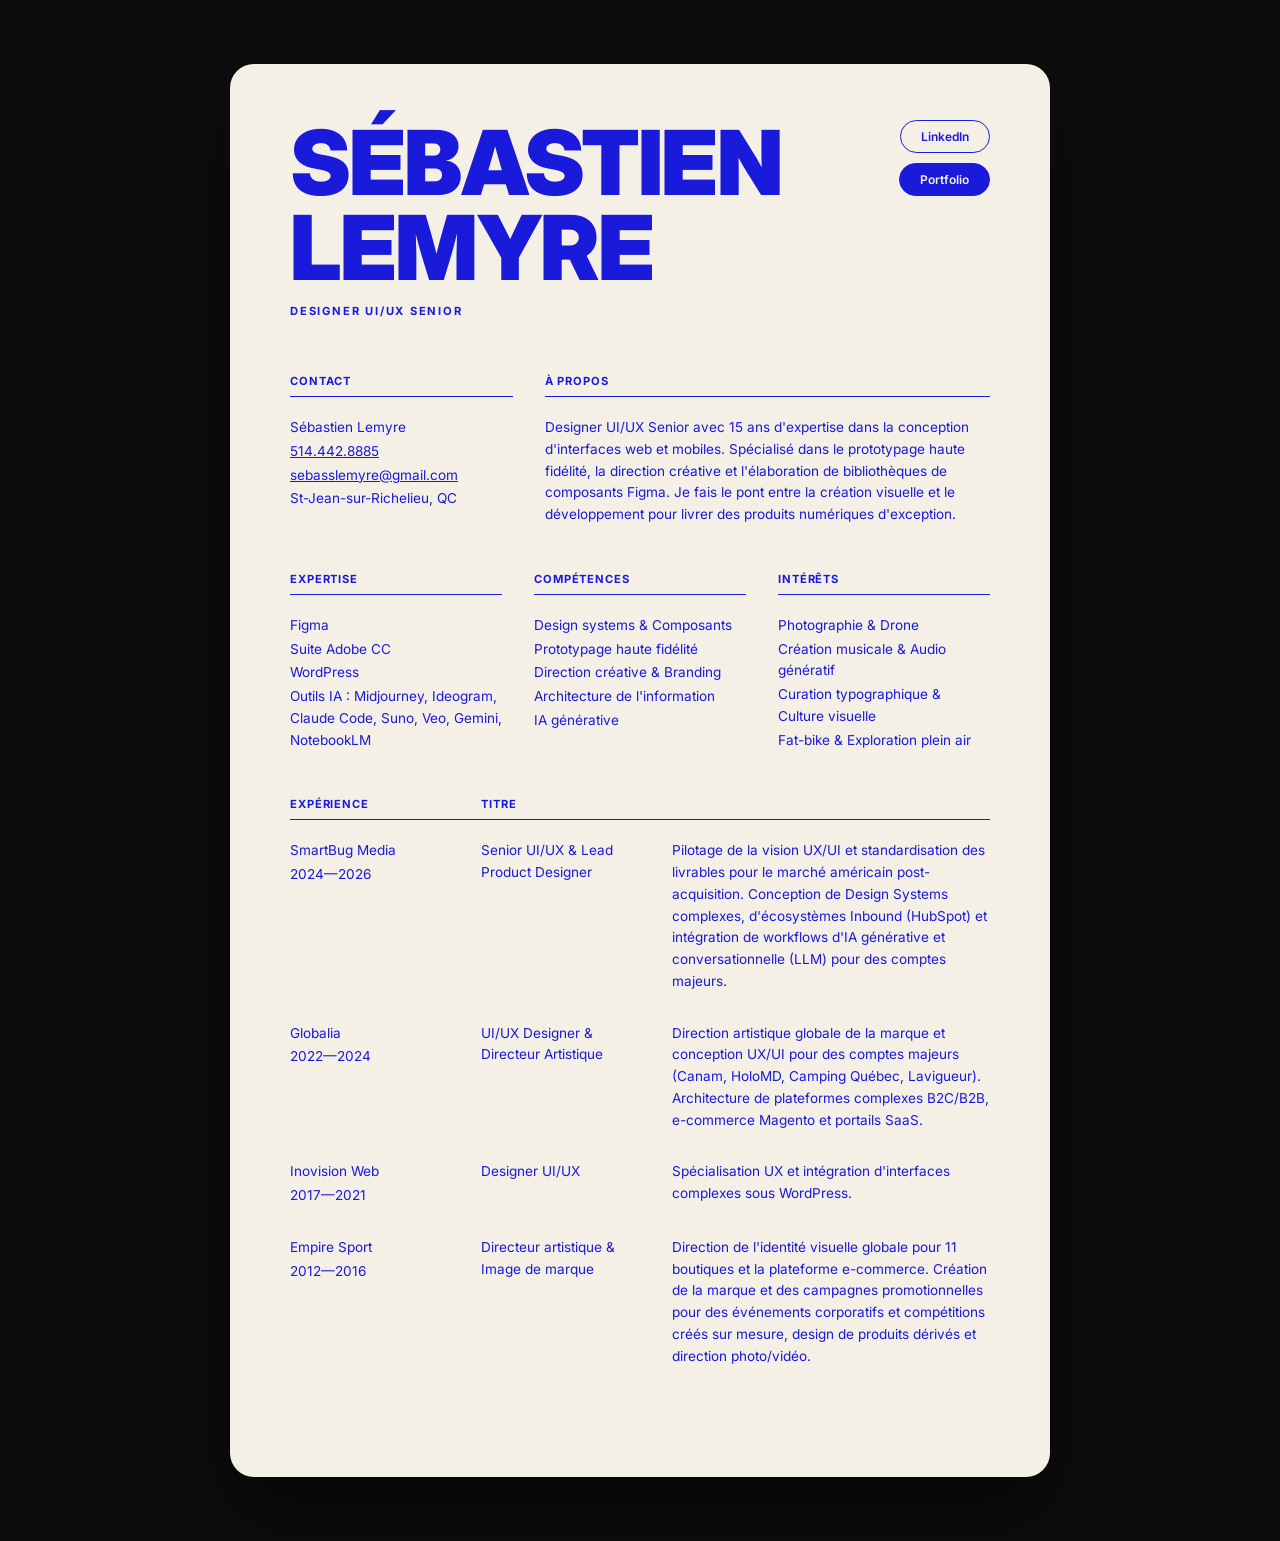
==== index.html @ 86d36886 "Add print stylesheet for clean PDF export (no stage bg/shadow, avoid breaking entries across pages) " ====
<!DOCTYPE html>
<html lang="fr">
<head>
<meta charset="UTF-8">
<meta name="viewport" content="width=device-width, initial-scale=1.0">
<title>Sébastien Lemyre | Senior UI/UX Designer</title>
<style>
  @import url('https://fonts.googleapis.com/css2?family=Inter:wght@400;500;600;700;800;900&display=swap');

  :root{
    --ink: #1a1adb;
    --paper: #f5f0e6;
    --stage: #0d0d0d;
  }

  *{box-sizing:border-box;}
  body{
    margin:0;
    background:var(--stage);
    font-family:'Inter', sans-serif;
    padding:64px 20px;
  }

  .sheet{
    position:relative;
    max-width:820px;
    margin:0 auto;
    background:var(--paper);
    color:var(--ink);
    padding:56px 60px 64px;
    border-radius:24px;
    box-shadow:0 40px 80px rgba(0,0,0,.5);
  }

  .top-links{
    position:absolute;
    top:56px;
    right:60px;
    display:flex;
    flex-direction:column;
    align-items:flex-end;
    gap:10px;
  }
  .top-links a{
    color:var(--ink);
    text-decoration:none;
    font-size:0.75rem;
    font-weight:600;
    padding:8px 20px;
    border:1px solid var(--ink);
    border-radius:999px;
    transition:background-color .15s, color .15s;
  }
  .top-links a:hover{
    background:var(--ink);
    color:var(--paper);
  }

  .top-links a.primary{
    background:var(--ink);
    color:var(--paper);
  }
  .top-links a.primary:hover{
    background:transparent;
    color:var(--ink);
  }

  .block{margin-bottom:44px;}

  /* each column keeps its own label glued to its own content;
     same column template on every row so both rows line up */
  .row{
    display:grid;
    grid-template-columns:1fr 1fr 1fr;
    gap:32px;
  }

  .row.top{grid-template-columns:1fr 2fr;}

  .col{display:flex;flex-direction:column;}
  .col .label{
    padding-bottom:8px;
    margin-bottom:20px;
    border-bottom:1px solid var(--ink);
  }

  .label{
    font-size:0.7rem;
    font-weight:700;
    letter-spacing:0.08em;
    text-transform:uppercase;
  }

  p{
    font-size:0.85rem;
    line-height:1.6;
    margin:0 0 2px;
  }

  .about p{max-width:60ch;}

  .contact a{
    color:var(--ink);
    text-decoration:underline;
  }

  /* experience: header row + repeating triplets, both share the same column template */
  .exp-header{
    display:grid;
    grid-template-columns:1fr 1fr 2fr;
    gap:32px;
    padding-bottom:8px;
    margin-bottom:20px;
    border-bottom:1px solid var(--ink);
  }
  .exp-grid{
    display:grid;
    grid-template-columns:1fr 1fr 2fr;
    gap:32px;
    row-gap:28px;
  }
  .exp-entry{display:contents;}
  .exp-desc p{max-width:46ch;}
  .exp-sub{
    font-size:0.7rem;
    font-weight:700;
    letter-spacing:0.06em;
    text-transform:uppercase;
    opacity:.55;
    margin:0 0 4px;
    display:none;
  }

  /* big name always leads the sheet, both mobile and desktop */
  .sheet{display:flex;flex-direction:column;}
  .signature{
    order:-1;
    margin-top:0;
    margin-bottom:56px;
  }
  .signature .name{
    display:block;
    font-size:clamp(2.8rem, 9vw, 5.6rem);
    font-weight:900;
    letter-spacing:-0.02em;
    line-height:0.95;
    text-transform:uppercase;
  }
  .signature .tagline{
    display:block;
    margin-top:14px;
    font-size:0.7rem;
    font-weight:700;
    letter-spacing:0.16em;
    text-transform:uppercase;
  }

  @media (max-width:640px){
    .sheet{padding:40px 24px;}

    .signature{margin-bottom:20px;}

    .top-links{
      position:static;
      flex-direction:row;
      align-items:center;
      gap:12px;
      margin-bottom:40px;
    }

    .row, .row.top{grid-template-columns:1fr;gap:36px;}
    .block{margin-bottom:32px;}

    /* experience: keep the "Expérience" title visible on mobile as a normal
       section label, but drop "Titre" here since each entry repeats it inline */
    .exp-header{
      display:block;
      padding-bottom:8px;
      margin-bottom:20px;
      border-bottom:1px solid var(--ink);
    }
    .exp-header .label:nth-child(2),
    .exp-header .label:nth-child(3){display:none;}

    .exp-grid{grid-template-columns:1fr;gap:10px;}
    .exp-entry{
      display:grid;
      gap:14px;
      padding-bottom:22px;
      margin-bottom:6px;
      border-bottom:1px solid rgba(26,26,219,0.15);
    }
    .exp-entry:last-child{border-bottom:none;}
    /* "Titre" label stays hidden on mobile; the gap above replaces it */
  }

  @media print{
    body{background:var(--paper); padding:0;}
    .sheet{
      max-width:none;
      box-shadow:none;
      border-radius:0;
      padding:32px 40px;
    }
    .top-links a{
      -webkit-print-color-adjust:exact;
      print-color-adjust:exact;
    }
    .exp-entry{break-inside:avoid;}
    .block{break-inside:avoid;}
  }
</style>
</head>
<body>

<div class="sheet">

  <div class="top-links">
    <a href="https://linkedin.com/in/sébastien-lemyre-a2437113b/" target="_blank">LinkedIn</a>
    <a class="primary" href="https://www.figma.com/proto/5RNPLPZEbWDvy4BZKNiyjh/slide-portfolio---2026?node-id=222-11136&p=f&viewport=275%2C119%2C0.04&t=uY3KGU87EvQkhkP5-8&scaling=contain&content-scaling=fixed&page-id=209%3A75404&hide-ui=1" target="_blank">Portfolio</a>
  </div>

  <div class="block">
    <div class="row top">
      <div class="col">
        <span class="label">Contact</span>
        <div class="contact">
          <p>Sébastien Lemyre</p>
          <p><a href="tel:+15144428885">514.442.8885</a></p>
          <p><a href="mailto:sebasslemyre@gmail.com">sebasslemyre@gmail.com</a></p>
          <p>St-Jean-sur-Richelieu, QC</p>
        </div>
      </div>
      <div class="col">
        <span class="label">À propos</span>
        <div class="about">
          <p>Designer UI/UX Senior avec 15 ans d'expertise dans la conception d'interfaces web et mobiles. Spécialisé dans le prototypage haute fidélité, la direction créative et l'élaboration de bibliothèques de composants Figma. Je fais le pont entre la création visuelle et le développement pour livrer des produits numériques d'exception.</p>
        </div>
      </div>
    </div>
  </div>

  <div class="block">
    <div class="row thirds">
      <div class="col">
        <span class="label">Expertise</span>
        <div class="list">
          <p>Figma</p>
          <p>Suite Adobe CC</p>
          <p>WordPress</p>
          <p>Outils IA : Midjourney, Ideogram, Claude Code, Suno, Veo, Gemini, NotebookLM</p>
        </div>
      </div>
      <div class="col">
        <span class="label">Compétences</span>
        <div class="list">
          <p>Design systems & Composants</p>
          <p>Prototypage haute fidélité</p>
          <p>Direction créative & Branding</p>
          <p>Architecture de l'information</p>
          <p>IA générative</p>
        </div>
      </div>
      <div class="col">
        <span class="label">Intérêts</span>
        <div class="list">
          <p>Photographie & Drone</p>
          <p>Création musicale & Audio génératif</p>
          <p>Curation typographique & Culture visuelle</p>
          <p>Fat-bike & Exploration plein air</p>
        </div>
      </div>
    </div>
  </div>

  <div class="block">
    <div class="exp-header">
      <span class="label">Expérience</span>
      <span class="label">Titre</span>
      <span></span>
    </div>
    <div class="exp-grid">

      <div class="exp-entry">
        <div class="exp-company">
          <p>SmartBug Media</p>
          <p>2024&mdash;2026</p>
        </div>
        <div>
          <p class="exp-sub">Titre</p>
          <p>Senior UI/UX & Lead Product Designer</p>
        </div>
        <div class="exp-desc">
          <p>Pilotage de la vision UX/UI et standardisation des livrables pour le marché américain post-acquisition. Conception de Design Systems complexes, d'écosystèmes Inbound (HubSpot) et intégration de workflows d'IA générative et conversationnelle (LLM) pour des comptes majeurs.</p>
        </div>
      </div>

      <div class="exp-entry">
        <div class="exp-company">
          <p>Globalia</p>
          <p>2022&mdash;2024</p>
        </div>
        <div>
          <p class="exp-sub">Titre</p>
          <p>UI/UX Designer & Directeur Artistique</p>
        </div>
        <div class="exp-desc">
          <p>Direction artistique globale de la marque et conception UX/UI pour des comptes majeurs (Canam, HoloMD, Camping Québec, Lavigueur). Architecture de plateformes complexes B2C/B2B, e-commerce Magento et portails SaaS.</p>
        </div>
      </div>

      <div class="exp-entry">
        <div class="exp-company">
          <p>Inovision Web</p>
          <p>2017&mdash;2021</p>
        </div>
        <div>
          <p class="exp-sub">Titre</p>
          <p>Designer UI/UX</p>
        </div>
        <div class="exp-desc">
          <p>Spécialisation UX et intégration d'interfaces complexes sous WordPress.</p>
        </div>
      </div>

      <div class="exp-entry">
        <div class="exp-company">
          <p>Empire Sport</p>
          <p>2012&mdash;2016</p>
        </div>
        <div>
          <p class="exp-sub">Titre</p>
          <p>Directeur artistique & Image de marque</p>
        </div>
        <div class="exp-desc">
          <p>Direction de l'identité visuelle globale pour 11 boutiques et la plateforme e-commerce. Création de la marque et des campagnes promotionnelles pour des événements corporatifs et compétitions créés sur mesure, design de produits dérivés et direction photo/vidéo.</p>
        </div>
      </div>

    </div>
  </div>

  <div class="signature">
    <span class="name">Sébastien<br>Lemyre</span>
    <span class="tagline">Designer UI/UX Senior</span>
  </div>

</div>

</body>
</html>
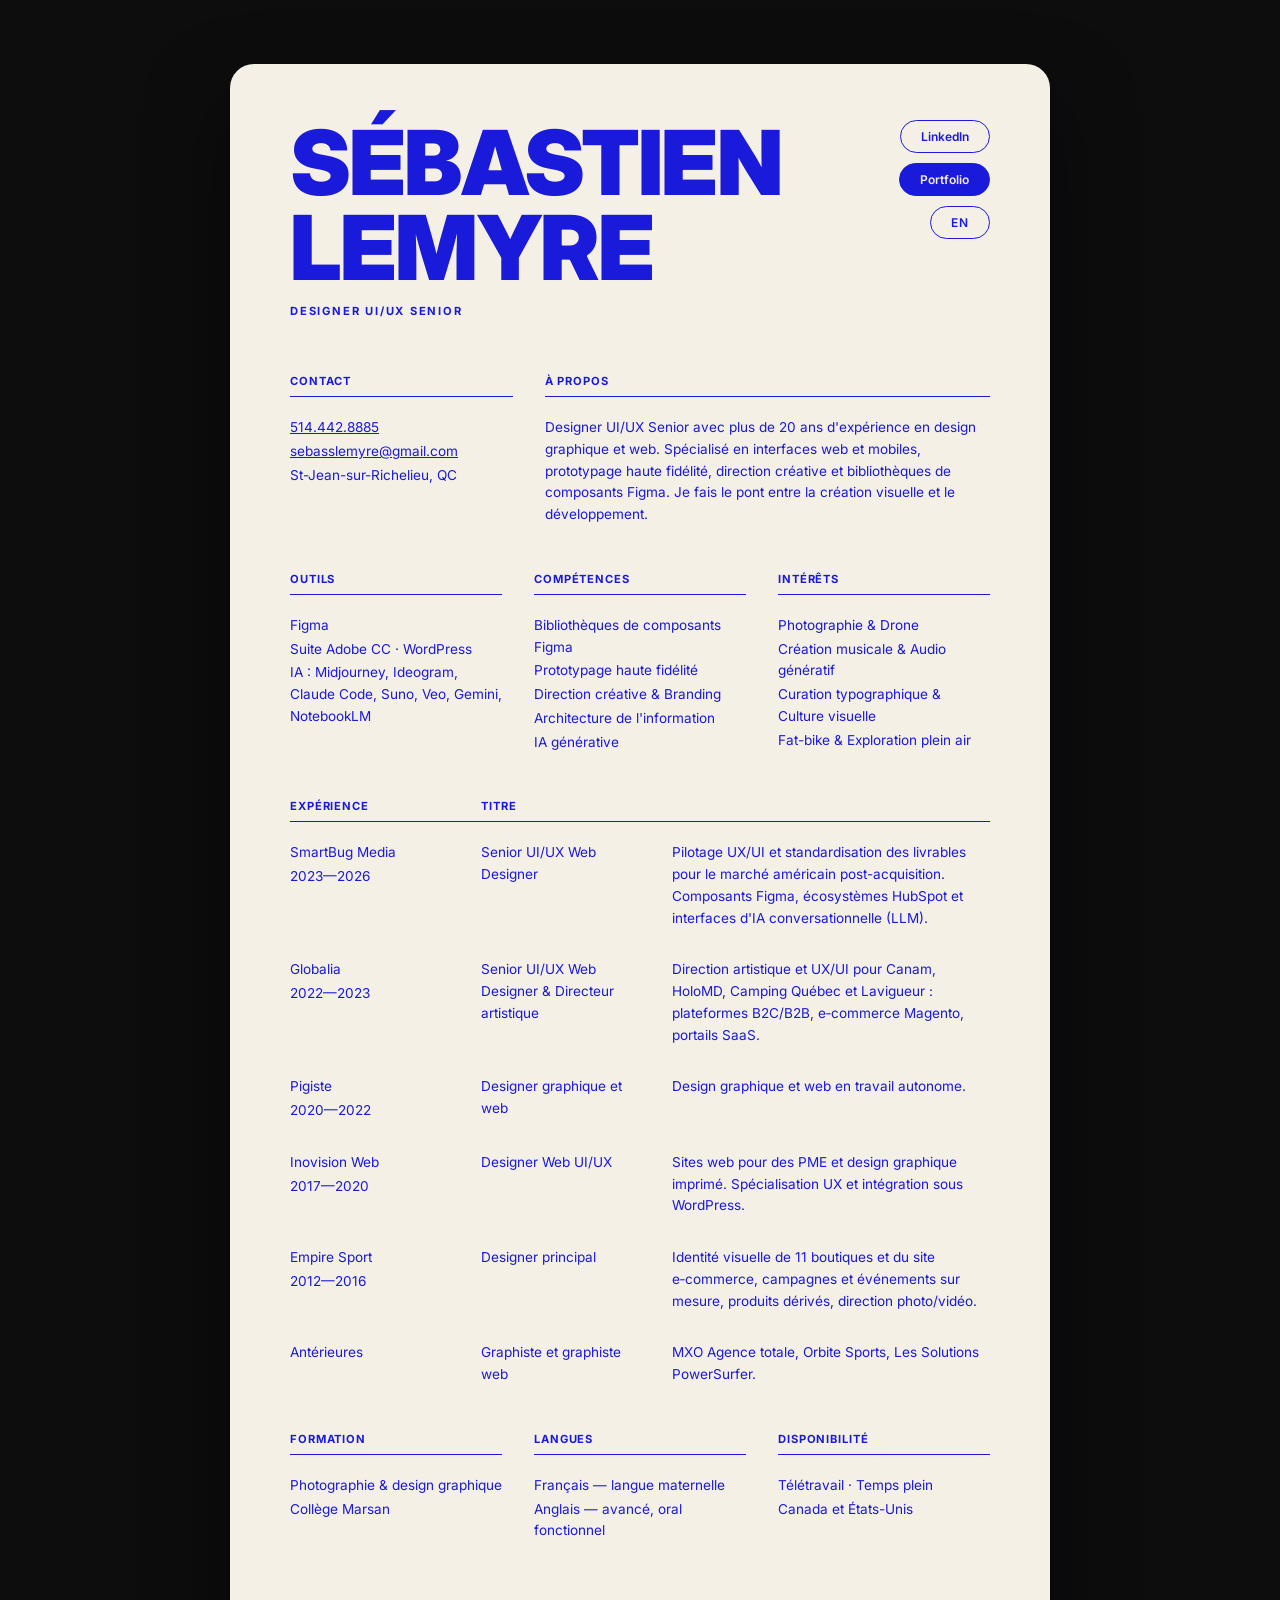
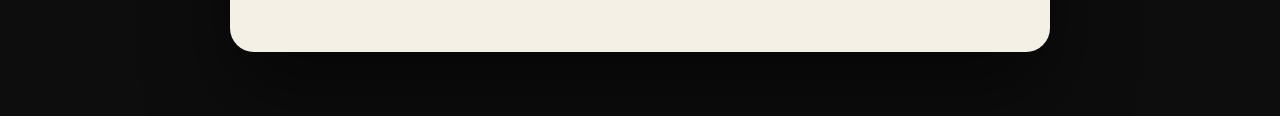
==== commit 35cbcad8: "Rebuild from new Figma CV: new sections/content, FR/EN language toggle, FR and EN one-page PDFs Co-A" ====
--- a/index.html
+++ b/index.html
@@ -3,7 +3,7 @@
 <head>
 <meta charset="UTF-8">
 <meta name="viewport" content="width=device-width, initial-scale=1.0">
-<title>Sébastien Lemyre | Senior UI/UX Designer</title>
+<title>Sébastien Lemyre | Designer UI/UX Senior</title>
 <style>
   @import url('https://fonts.googleapis.com/css2?family=Inter:wght@400;500;600;700;800;900&display=swap');
 
@@ -30,8 +30,11 @@
     padding:56px 60px 64px;
     border-radius:24px;
     box-shadow:0 40px 80px rgba(0,0,0,.5);
-  }
-
+    display:flex;
+    flex-direction:column;
+  }
+
+  /* top-right pills: LinkedIn, Portfolio, language toggle */
   .top-links{
     position:absolute;
     top:56px;
@@ -41,21 +44,26 @@
     align-items:flex-end;
     gap:10px;
   }
-  .top-links a{
+  .top-links a,
+  .top-links button{
+    font-family:inherit;
+    line-height:normal;
     color:var(--ink);
+    background:transparent;
     text-decoration:none;
     font-size:0.75rem;
     font-weight:600;
     padding:8px 20px;
     border:1px solid var(--ink);
     border-radius:999px;
+    cursor:pointer;
     transition:background-color .15s, color .15s;
   }
-  .top-links a:hover{
+  .top-links a:hover,
+  .top-links button:hover{
     background:var(--ink);
     color:var(--paper);
   }
-
   .top-links a.primary{
     background:var(--ink);
     color:var(--paper);
@@ -64,17 +72,21 @@
     background:transparent;
     color:var(--ink);
   }
+  .top-links button:focus-visible,
+  .top-links a:focus-visible{
+    outline:2px solid var(--ink);
+    outline-offset:2px;
+  }
+  .lang-toggle{letter-spacing:0.08em;}
 
   .block{margin-bottom:44px;}
 
-  /* each column keeps its own label glued to its own content;
-     same column template on every row so both rows line up */
+  /* each column keeps its own label glued to its own content */
   .row{
     display:grid;
     grid-template-columns:1fr 1fr 1fr;
     gap:32px;
   }
-
   .row.top{grid-template-columns:1fr 2fr;}
 
   .col{display:flex;flex-direction:column;}
@@ -121,18 +133,8 @@
   }
   .exp-entry{display:contents;}
   .exp-desc p{max-width:46ch;}
-  .exp-sub{
-    font-size:0.7rem;
-    font-weight:700;
-    letter-spacing:0.06em;
-    text-transform:uppercase;
-    opacity:.55;
-    margin:0 0 4px;
-    display:none;
-  }
 
   /* big name always leads the sheet, both mobile and desktop */
-  .sheet{display:flex;flex-direction:column;}
   .signature{
     order:-1;
     margin-top:0;
@@ -163,6 +165,7 @@
     .top-links{
       position:static;
       flex-direction:row;
+      flex-wrap:wrap;
       align-items:center;
       gap:12px;
       margin-bottom:40px;
@@ -171,8 +174,8 @@
     .row, .row.top{grid-template-columns:1fr;gap:36px;}
     .block{margin-bottom:32px;}
 
-    /* experience: keep the "Expérience" title visible on mobile as a normal
-       section label, but drop "Titre" here since each entry repeats it inline */
+    /* experience: keep the section title visible on mobile as a normal label,
+       and drop the "Titre" column header since each entry stacks its fields */
     .exp-header{
       display:block;
       padding-bottom:8px;
@@ -191,23 +194,38 @@
       border-bottom:1px solid rgba(26,26,219,0.15);
     }
     .exp-entry:last-child{border-bottom:none;}
-    /* "Titre" label stays hidden on mobile; the gap above replaces it */
-  }
-
+  }
+
+  @page{size:8.5in 11in;margin:0;}
+
+  /* one-page Letter export: tight spacing, real selectable text */
   @media print{
-    body{background:var(--paper); padding:0;}
-    .sheet{
-      max-width:none;
-      box-shadow:none;
-      border-radius:0;
-      padding:32px 40px;
-    }
-    .top-links a{
+    html,body{
+      background:var(--paper);
       -webkit-print-color-adjust:exact;
       print-color-adjust:exact;
     }
+    body{padding:0;}
+    .lang-toggle{display:none;}
+    .sheet{
+      max-width:none;
+      min-height:11in;
+      box-shadow:none;
+      border-radius:0;
+      padding:44px 52px 0;
+    }
+    .top-links{top:44px;right:52px;}
+    .top-links a{padding:6px 16px;font-size:0.68rem;}
+    .signature{margin-bottom:24px;}
+    .signature .name{font-size:3.5rem;}
+    .signature .tagline{margin-top:10px;}
+    .block{margin-bottom:20px;}
+    .col .label{margin-bottom:11px;padding-bottom:6px;}
+    .exp-header{margin-bottom:11px;padding-bottom:6px;}
+    .row{gap:24px;}
+    .exp-grid{gap:24px;row-gap:11px;}
+    p{font-size:0.72rem;line-height:1.45;}
     .exp-entry{break-inside:avoid;}
-    .block{break-inside:avoid;}
   }
 </style>
 </head>
@@ -216,25 +234,29 @@
 <div class="sheet">
 
   <div class="top-links">
-    <a href="https://linkedin.com/in/sébastien-lemyre-a2437113b/" target="_blank">LinkedIn</a>
-    <a class="primary" href="https://www.figma.com/proto/5RNPLPZEbWDvy4BZKNiyjh/slide-portfolio---2026?node-id=222-11136&p=f&viewport=275%2C119%2C0.04&t=uY3KGU87EvQkhkP5-8&scaling=contain&content-scaling=fixed&page-id=209%3A75404&hide-ui=1" target="_blank">Portfolio</a>
+    <a href="https://www.linkedin.com/in/sebastien-lemyre/" target="_blank" rel="noopener">LinkedIn</a>
+    <a class="primary" id="portfolio-link"
+       href="https://www.figma.com/proto/5RNPLPZEbWDvy4BZKNiyjh/slide-portfolio---2026?node-id=282-13007&viewport=198%2C253%2C0.03&t=VkCtByFnGAAYbcDr-8&scaling=contain&content-scaling=fixed&page-id=282%3A6981&hide-ui=1"
+       data-href-fr="https://www.figma.com/proto/5RNPLPZEbWDvy4BZKNiyjh/slide-portfolio---2026?node-id=282-13007&viewport=198%2C253%2C0.03&t=VkCtByFnGAAYbcDr-8&scaling=contain&content-scaling=fixed&page-id=282%3A6981&hide-ui=1"
+       data-href-en="https://www.figma.com/proto/5RNPLPZEbWDvy4BZKNiyjh/slide-portfolio---2026?node-id=314-18879&viewport=-54%2C46%2C0.04&t=Ja2KJp9nGdP2ZkWf-8&scaling=contain&content-scaling=fixed&page-id=314%3A6660&hide-ui=1"
+       target="_blank" rel="noopener">Portfolio</a>
+    <button type="button" class="lang-toggle" id="lang-toggle" aria-label="Switch to English" lang="en">EN</button>
   </div>
 
   <div class="block">
     <div class="row top">
       <div class="col">
-        <span class="label">Contact</span>
+        <span class="label" data-i18n="l_contact">Contact</span>
         <div class="contact">
-          <p>Sébastien Lemyre</p>
-          <p><a href="tel:+15144428885">514.442.8885</a></p>
+          <p><a href="tel:+15144428885" data-i18n="phone">514.442.8885</a></p>
           <p><a href="mailto:sebasslemyre@gmail.com">sebasslemyre@gmail.com</a></p>
-          <p>St-Jean-sur-Richelieu, QC</p>
-        </div>
-      </div>
-      <div class="col">
-        <span class="label">À propos</span>
+          <p data-i18n="location">St-Jean-sur-Richelieu, QC</p>
+        </div>
+      </div>
+      <div class="col">
+        <span class="label" data-i18n="l_about">À propos</span>
         <div class="about">
-          <p>Designer UI/UX Senior avec 15 ans d'expertise dans la conception d'interfaces web et mobiles. Spécialisé dans le prototypage haute fidélité, la direction créative et l'élaboration de bibliothèques de composants Figma. Je fais le pont entre la création visuelle et le développement pour livrer des produits numériques d'exception.</p>
+          <p data-i18n="about">Designer UI/UX Senior avec plus de 20 ans d'expérience en design graphique et web. Spécialisé en interfaces web et mobiles, prototypage haute fidélité, direction créative et bibliothèques de composants Figma. Je fais le pont entre la création visuelle et le développement.</p>
         </div>
       </div>
     </div>
@@ -243,31 +265,30 @@
   <div class="block">
     <div class="row thirds">
       <div class="col">
-        <span class="label">Expertise</span>
+        <span class="label" data-i18n="l_tools">Outils</span>
         <div class="list">
           <p>Figma</p>
-          <p>Suite Adobe CC</p>
-          <p>WordPress</p>
-          <p>Outils IA : Midjourney, Ideogram, Claude Code, Suno, Veo, Gemini, NotebookLM</p>
-        </div>
-      </div>
-      <div class="col">
-        <span class="label">Compétences</span>
-        <div class="list">
-          <p>Design systems & Composants</p>
-          <p>Prototypage haute fidélité</p>
-          <p>Direction créative & Branding</p>
-          <p>Architecture de l'information</p>
-          <p>IA générative</p>
-        </div>
-      </div>
-      <div class="col">
-        <span class="label">Intérêts</span>
-        <div class="list">
-          <p>Photographie & Drone</p>
-          <p>Création musicale & Audio génératif</p>
-          <p>Curation typographique & Culture visuelle</p>
-          <p>Fat-bike & Exploration plein air</p>
+          <p data-i18n="tools_2">Suite Adobe CC · WordPress</p>
+          <p data-i18n="tools_3">IA : Midjourney, Ideogram, Claude Code, Suno, Veo, Gemini, NotebookLM</p>
+        </div>
+      </div>
+      <div class="col">
+        <span class="label" data-i18n="l_skills">Compétences</span>
+        <div class="list">
+          <p data-i18n="sk_1">Bibliothèques de composants Figma</p>
+          <p data-i18n="sk_2">Prototypage haute fidélité</p>
+          <p data-i18n="sk_3">Direction créative & Branding</p>
+          <p data-i18n="sk_4">Architecture de l'information</p>
+          <p data-i18n="sk_5">IA générative</p>
+        </div>
+      </div>
+      <div class="col">
+        <span class="label" data-i18n="l_interests">Intérêts</span>
+        <div class="list">
+          <p data-i18n="in_1">Photographie & Drone</p>
+          <p data-i18n="in_2">Création musicale & Audio génératif</p>
+          <p data-i18n="in_3">Curation typographique & Culture visuelle</p>
+          <p data-i18n="in_4">Fat-bike & Exploration plein air</p>
         </div>
       </div>
     </div>
@@ -275,8 +296,8 @@
 
   <div class="block">
     <div class="exp-header">
-      <span class="label">Expérience</span>
-      <span class="label">Titre</span>
+      <span class="label" data-i18n="l_exp">Expérience</span>
+      <span class="label" data-i18n="l_title">Titre</span>
       <span></span>
     </div>
     <div class="exp-grid">
@@ -284,43 +305,37 @@
       <div class="exp-entry">
         <div class="exp-company">
           <p>SmartBug Media</p>
-          <p>2024&mdash;2026</p>
-        </div>
-        <div>
-          <p class="exp-sub">Titre</p>
-          <p>Senior UI/UX & Lead Product Designer</p>
-        </div>
-        <div class="exp-desc">
-          <p>Pilotage de la vision UX/UI et standardisation des livrables pour le marché américain post-acquisition. Conception de Design Systems complexes, d'écosystèmes Inbound (HubSpot) et intégration de workflows d'IA générative et conversationnelle (LLM) pour des comptes majeurs.</p>
-        </div>
+          <p>2023&mdash;2026</p>
+        </div>
+        <div><p data-i18n="e1_title">Senior UI/UX Web Designer</p></div>
+        <div class="exp-desc"><p data-i18n="e1_desc">Pilotage UX/UI et standardisation des livrables pour le marché américain post-acquisition. Composants Figma, écosystèmes HubSpot et interfaces d'IA conversationnelle (LLM).</p></div>
       </div>
 
       <div class="exp-entry">
         <div class="exp-company">
           <p>Globalia</p>
-          <p>2022&mdash;2024</p>
-        </div>
-        <div>
-          <p class="exp-sub">Titre</p>
-          <p>UI/UX Designer & Directeur Artistique</p>
-        </div>
-        <div class="exp-desc">
-          <p>Direction artistique globale de la marque et conception UX/UI pour des comptes majeurs (Canam, HoloMD, Camping Québec, Lavigueur). Architecture de plateformes complexes B2C/B2B, e-commerce Magento et portails SaaS.</p>
-        </div>
+          <p>2022&mdash;2023</p>
+        </div>
+        <div><p data-i18n="e2_title">Senior UI/UX Web Designer & Directeur artistique</p></div>
+        <div class="exp-desc"><p data-i18n="e2_desc">Direction artistique et UX/UI pour Canam, HoloMD, Camping Québec et Lavigueur : plateformes B2C/B2B, e‑commerce Magento, portails SaaS.</p></div>
+      </div>
+
+      <div class="exp-entry">
+        <div class="exp-company">
+          <p data-i18n="e3_co">Pigiste</p>
+          <p>2020&mdash;2022</p>
+        </div>
+        <div><p data-i18n="e3_title">Designer graphique et web</p></div>
+        <div class="exp-desc"><p data-i18n="e3_desc">Design graphique et web en travail autonome.</p></div>
       </div>
 
       <div class="exp-entry">
         <div class="exp-company">
           <p>Inovision Web</p>
-          <p>2017&mdash;2021</p>
-        </div>
-        <div>
-          <p class="exp-sub">Titre</p>
-          <p>Designer UI/UX</p>
-        </div>
-        <div class="exp-desc">
-          <p>Spécialisation UX et intégration d'interfaces complexes sous WordPress.</p>
-        </div>
+          <p>2017&mdash;2020</p>
+        </div>
+        <div><p data-i18n="e4_title">Designer Web UI/UX</p></div>
+        <div class="exp-desc"><p data-i18n="e4_desc">Sites web pour des PME et design graphique imprimé. Spécialisation UX et intégration sous WordPress.</p></div>
       </div>
 
       <div class="exp-entry">
@@ -328,24 +343,148 @@
           <p>Empire Sport</p>
           <p>2012&mdash;2016</p>
         </div>
-        <div>
-          <p class="exp-sub">Titre</p>
-          <p>Directeur artistique & Image de marque</p>
-        </div>
-        <div class="exp-desc">
-          <p>Direction de l'identité visuelle globale pour 11 boutiques et la plateforme e-commerce. Création de la marque et des campagnes promotionnelles pour des événements corporatifs et compétitions créés sur mesure, design de produits dérivés et direction photo/vidéo.</p>
-        </div>
-      </div>
-
+        <div><p data-i18n="e5_title">Designer principal</p></div>
+        <div class="exp-desc"><p data-i18n="e5_desc">Identité visuelle de 11 boutiques et du site e‑commerce, campagnes et événements sur mesure, produits dérivés, direction photo/vidéo.</p></div>
+      </div>
+
+      <div class="exp-entry">
+        <div class="exp-company">
+          <p data-i18n="e6_co">Antérieures</p>
+        </div>
+        <div><p data-i18n="e6_title">Graphiste et graphiste web</p></div>
+        <div class="exp-desc"><p>MXO Agence totale, Orbite Sports, Les Solutions PowerSurfer.</p></div>
+      </div>
+
+    </div>
+  </div>
+
+  <div class="block">
+    <div class="row thirds">
+      <div class="col">
+        <span class="label" data-i18n="l_edu">Formation</span>
+        <div class="list">
+          <p data-i18n="edu_1">Photographie & design graphique</p>
+          <p>Collège Marsan</p>
+        </div>
+      </div>
+      <div class="col">
+        <span class="label" data-i18n="l_lang">Langues</span>
+        <div class="list">
+          <p data-i18n="lang_1">Français — langue maternelle</p>
+          <p data-i18n="lang_2">Anglais — avancé, oral fonctionnel</p>
+        </div>
+      </div>
+      <div class="col">
+        <span class="label" data-i18n="l_avail">Disponibilité</span>
+        <div class="list">
+          <p data-i18n="av_1">Télétravail · Temps plein</p>
+          <p data-i18n="av_2">Canada et États-Unis</p>
+        </div>
+      </div>
     </div>
   </div>
 
   <div class="signature">
     <span class="name">Sébastien<br>Lemyre</span>
-    <span class="tagline">Designer UI/UX Senior</span>
+    <span class="tagline" data-i18n="tagline">Designer UI/UX Senior</span>
   </div>
 
 </div>
+
+<script>
+(function () {
+  var STORAGE_KEY = 'cv-lang';
+
+  // English strings, keyed by data-i18n. French is read from the HTML itself.
+  var EN = {
+    title: 'Sébastien Lemyre | Senior UI/UX Designer',
+    tagline: 'Senior UI/UX Designer',
+    l_contact: 'Contact',
+    phone: '+1 514 442 8885',
+    location: 'St-Jean-sur-Richelieu, QC, Canada',
+    l_about: 'About',
+    about: 'Senior UI/UX designer with 20+ years of experience in graphic and web design. Specialized in web and mobile interfaces, high-fidelity prototyping, creative direction and Figma component libraries. I bridge visual design and development.',
+    l_tools: 'Tools',
+    tools_2: 'Adobe CC · WordPress',
+    tools_3: 'AI: Midjourney, Ideogram, Claude Code, Suno, Veo, Gemini, NotebookLM',
+    l_skills: 'Skills',
+    sk_1: 'Figma component libraries',
+    sk_2: 'High-fidelity prototyping',
+    sk_3: 'Creative direction & branding',
+    sk_4: 'Information architecture',
+    sk_5: 'Generative AI',
+    l_interests: 'Interests',
+    in_1: 'Photography & drone',
+    in_2: 'Music production & generative audio',
+    in_3: 'Type curation & visual culture',
+    in_4: 'Fat-biking & outdoor exploration',
+    l_exp: 'Experience',
+    l_title: 'Title',
+    e1_title: 'Senior UI/UX Web Designer',
+    e1_desc: 'Led UX/UI and standardized deliverables for the U.S. market after the acquisition. Figma component libraries, HubSpot ecosystems and conversational AI (LLM) interfaces.',
+    e2_title: 'Senior UI/UX Web Designer & Art Director',
+    e2_desc: 'Art direction and UX/UI for Canam, HoloMD, Camping Québec and Lavigueur: B2C/B2B platforms, Magento e‑commerce, SaaS portals.',
+    e3_co: 'Freelance',
+    e3_title: 'Graphic & Web Designer',
+    e3_desc: 'Independent graphic and web design work.',
+    e4_title: 'UI/UX Web Designer',
+    e4_desc: 'Websites for SMBs and print graphic design. UX focus and WordPress integration.',
+    e5_title: 'Lead Designer',
+    e5_desc: 'Visual identity for 11 stores and the e‑commerce site, custom campaigns and events, merchandise, photo/video direction.',
+    e6_co: 'Earlier',
+    e6_title: 'Graphic & Web Designer',
+    l_edu: 'Education',
+    edu_1: 'Photography & Graphic Design',
+    l_lang: 'Languages',
+    lang_1: 'French — native',
+    lang_2: 'English — professional working',
+    l_avail: 'Availability',
+    av_1: 'Remote · Full-time',
+    av_2: 'Canada & United States'
+  };
+
+  var FR = { title: document.title };
+  var nodes = Array.prototype.slice.call(document.querySelectorAll('[data-i18n]'));
+  nodes.forEach(function (el) { FR[el.getAttribute('data-i18n')] = el.textContent; });
+
+  var toggle = document.getElementById('lang-toggle');
+  var portfolio = document.getElementById('portfolio-link');
+
+  function initialLang() {
+    var q = new URLSearchParams(window.location.search).get('lang');
+    if (q === 'en' || q === 'fr') return q;
+    try {
+      var saved = window.localStorage.getItem(STORAGE_KEY);
+      if (saved === 'en' || saved === 'fr') return saved;
+    } catch (e) {}
+    return 'fr';
+  }
+
+  function apply(lang) {
+    var dict = lang === 'en' ? EN : FR;
+    document.documentElement.lang = lang;
+    document.title = dict.title;
+    nodes.forEach(function (el) {
+      var key = el.getAttribute('data-i18n');
+      if (dict[key] !== undefined) el.textContent = dict[key];
+      else el.textContent = FR[key];
+    });
+    portfolio.href = portfolio.getAttribute('data-href-' + lang);
+    toggle.textContent = lang === 'en' ? 'FR' : 'EN';
+    toggle.setAttribute('lang', lang === 'en' ? 'fr' : 'en');
+    toggle.setAttribute('aria-label', lang === 'en' ? 'Passer au français' : 'Switch to English');
+    toggle.setAttribute('data-lang', lang);
+  }
+
+  toggle.addEventListener('click', function () {
+    var next = toggle.getAttribute('data-lang') === 'en' ? 'fr' : 'en';
+    apply(next);
+    try { window.localStorage.setItem(STORAGE_KEY, next); } catch (e) {}
+  });
+
+  apply(initialLang());
+})();
+</script>
 
 </body>
 </html>
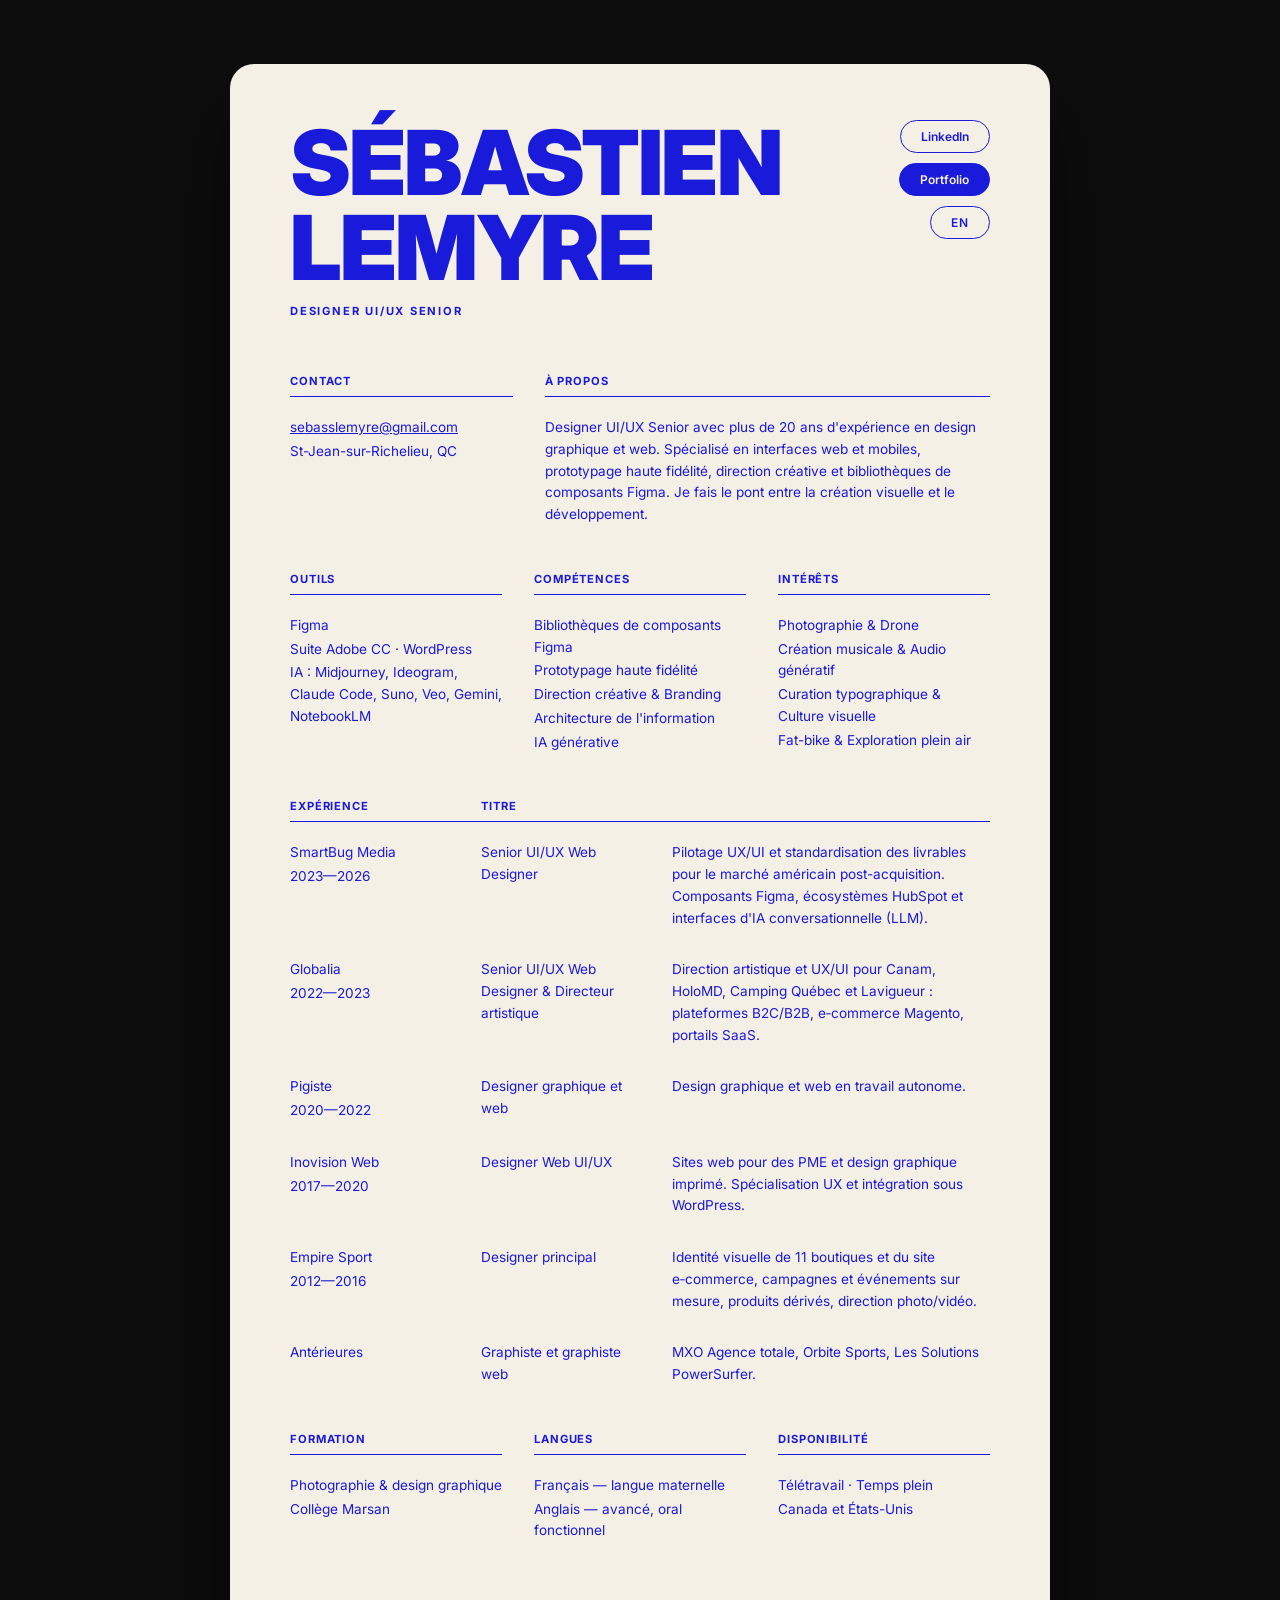
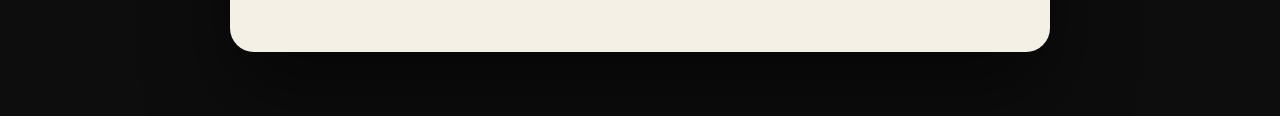
==== commit e92279a4: "CV: remove the phone number (page and both PDFs) The phone line is gone from the contact block and f" ====
--- a/index.html
+++ b/index.html
@@ -248,7 +248,6 @@
       <div class="col">
         <span class="label" data-i18n="l_contact">Contact</span>
         <div class="contact">
-          <p><a href="tel:+15144428885" data-i18n="phone">514.442.8885</a></p>
           <p><a href="mailto:sebasslemyre@gmail.com">sebasslemyre@gmail.com</a></p>
           <p data-i18n="location">St-Jean-sur-Richelieu, QC</p>
         </div>
@@ -400,7 +399,6 @@
     title: 'Sébastien Lemyre | Senior UI/UX Designer',
     tagline: 'Senior UI/UX Designer',
     l_contact: 'Contact',
-    phone: '+1 514 442 8885',
     location: 'St-Jean-sur-Richelieu, QC, Canada',
     l_about: 'About',
     about: 'Senior UI/UX designer with 20+ years of experience in graphic and web design. Specialized in web and mobile interfaces, high-fidelity prototyping, creative direction and Figma component libraries. I bridge visual design and development.',
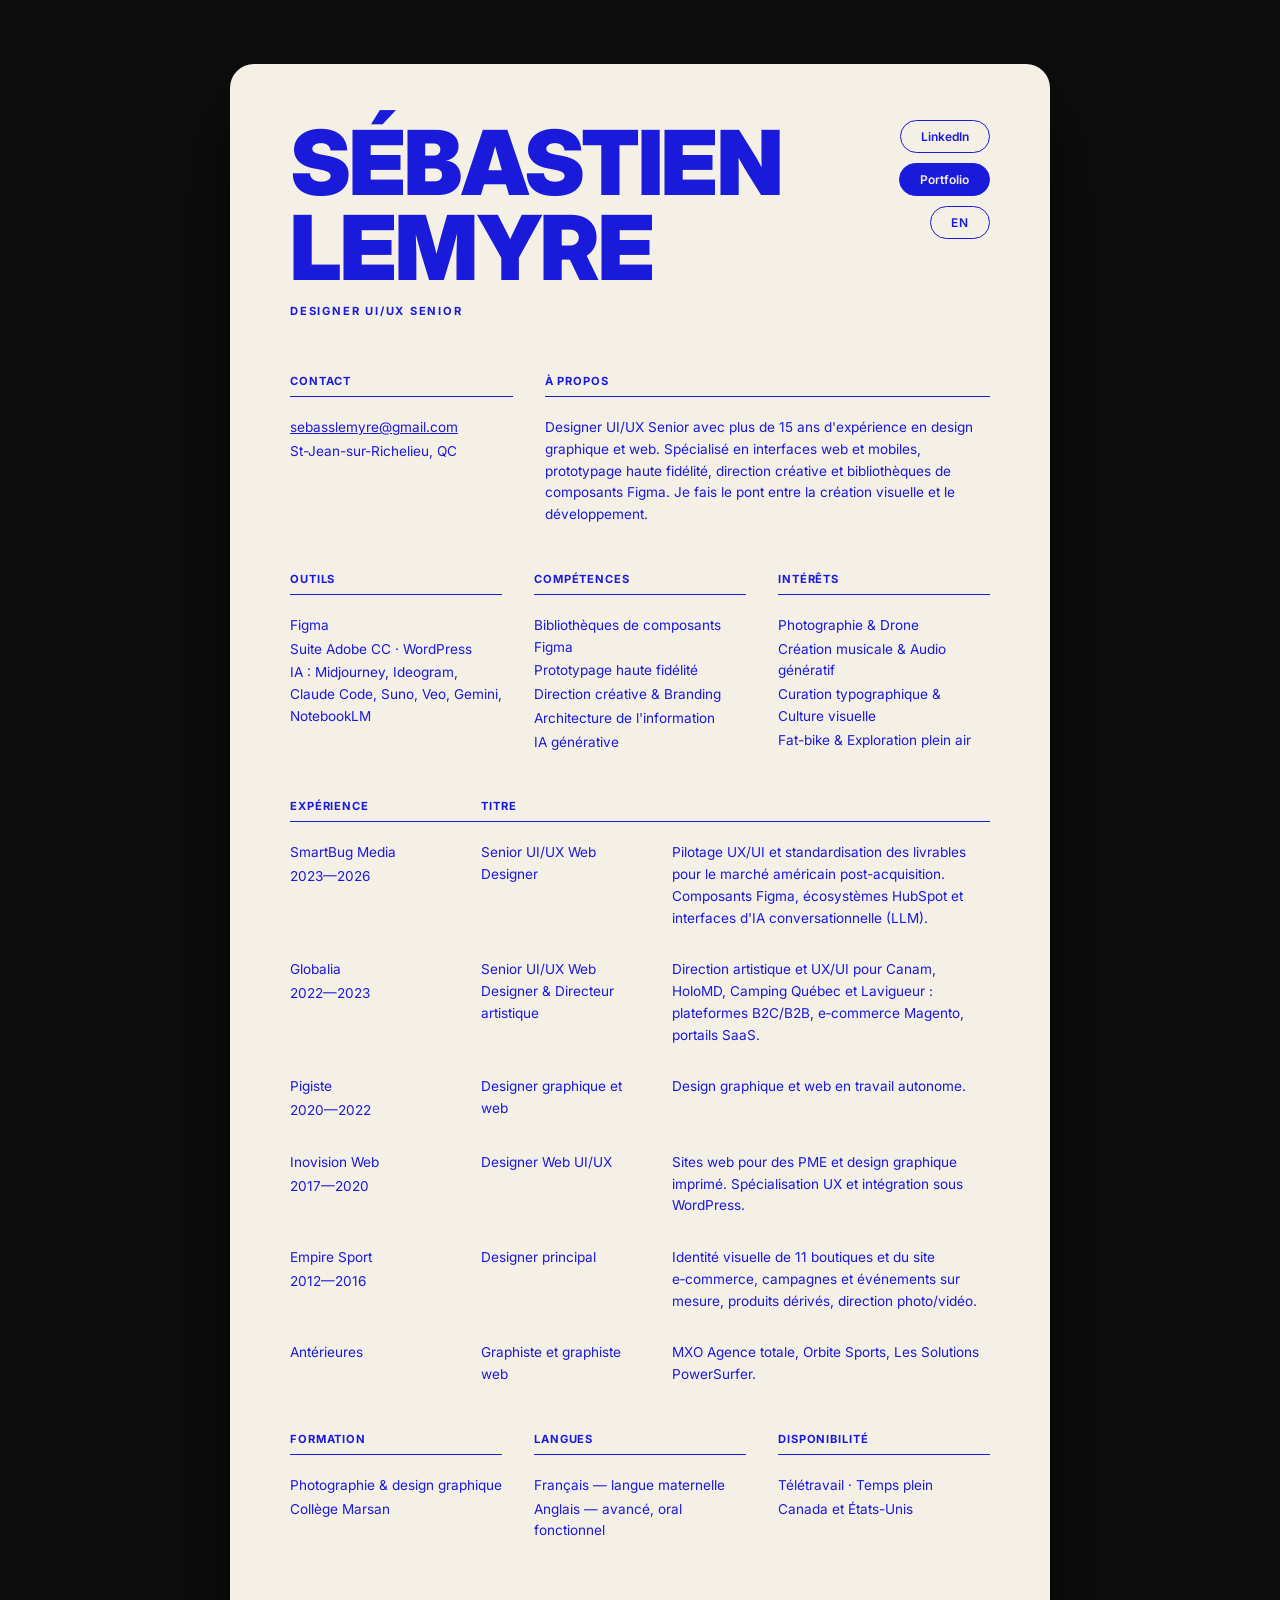
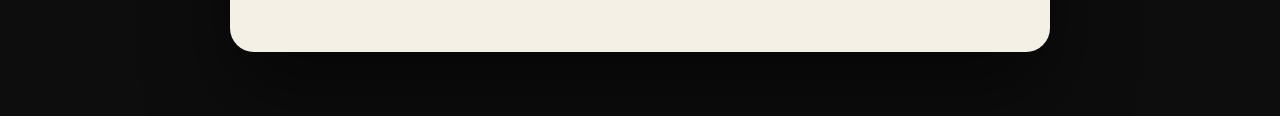
==== commit b42b61aa: "CV: 15 years of experience (page and both PDFs) Co-Authored-By: Claude Sonnet 5.5 <noreply@anthropic" ====
--- a/index.html
+++ b/index.html
@@ -255,7 +255,7 @@
       <div class="col">
         <span class="label" data-i18n="l_about">À propos</span>
         <div class="about">
-          <p data-i18n="about">Designer UI/UX Senior avec plus de 20 ans d'expérience en design graphique et web. Spécialisé en interfaces web et mobiles, prototypage haute fidélité, direction créative et bibliothèques de composants Figma. Je fais le pont entre la création visuelle et le développement.</p>
+          <p data-i18n="about">Designer UI/UX Senior avec plus de 15 ans d'expérience en design graphique et web. Spécialisé en interfaces web et mobiles, prototypage haute fidélité, direction créative et bibliothèques de composants Figma. Je fais le pont entre la création visuelle et le développement.</p>
         </div>
       </div>
     </div>
@@ -401,7 +401,7 @@
     l_contact: 'Contact',
     location: 'St-Jean-sur-Richelieu, QC, Canada',
     l_about: 'About',
-    about: 'Senior UI/UX designer with 20+ years of experience in graphic and web design. Specialized in web and mobile interfaces, high-fidelity prototyping, creative direction and Figma component libraries. I bridge visual design and development.',
+    about: 'Senior UI/UX designer with 15+ years of experience in graphic and web design. Specialized in web and mobile interfaces, high-fidelity prototyping, creative direction and Figma component libraries. I bridge visual design and development.',
     l_tools: 'Tools',
     tools_2: 'Adobe CC · WordPress',
     tools_3: 'AI: Midjourney, Ideogram, Claude Code, Suno, Veo, Gemini, NotebookLM',
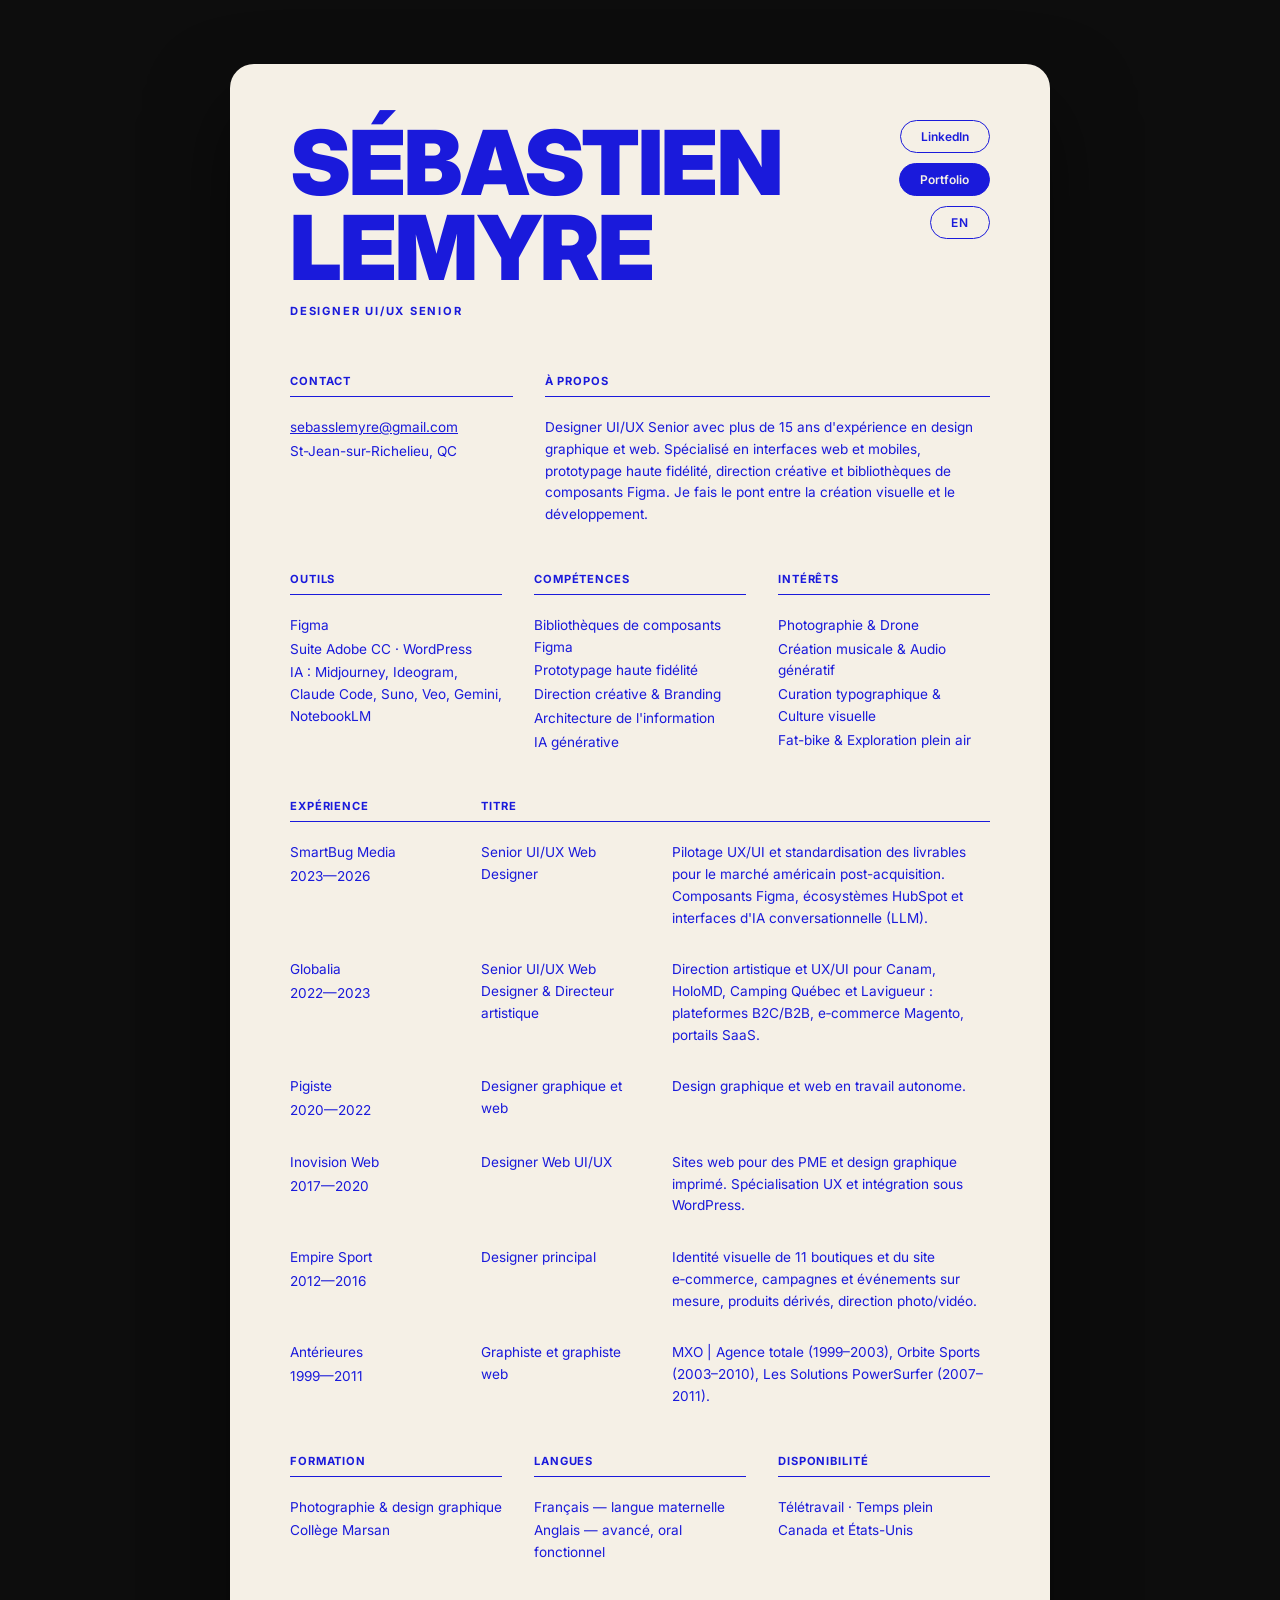
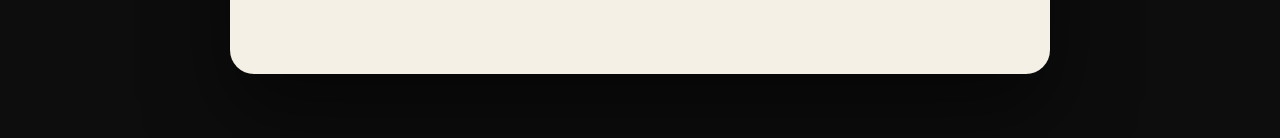
==== commit 54f4eb67: "CV: the earlier jobs row carries its years and the dates of each job Co-Authored-By: Claude Sonnet 5" ====
--- a/index.html
+++ b/index.html
@@ -349,9 +349,10 @@
       <div class="exp-entry">
         <div class="exp-company">
           <p data-i18n="e6_co">Antérieures</p>
+          <p>1999&mdash;2011</p>
         </div>
         <div><p data-i18n="e6_title">Graphiste et graphiste web</p></div>
-        <div class="exp-desc"><p>MXO Agence totale, Orbite Sports, Les Solutions PowerSurfer.</p></div>
+        <div class="exp-desc"><p>MXO | Agence totale (1999&ndash;2003), Orbite Sports (2003&ndash;2010), Les Solutions PowerSurfer (2007&ndash;2011).</p></div>
       </div>
 
     </div>
